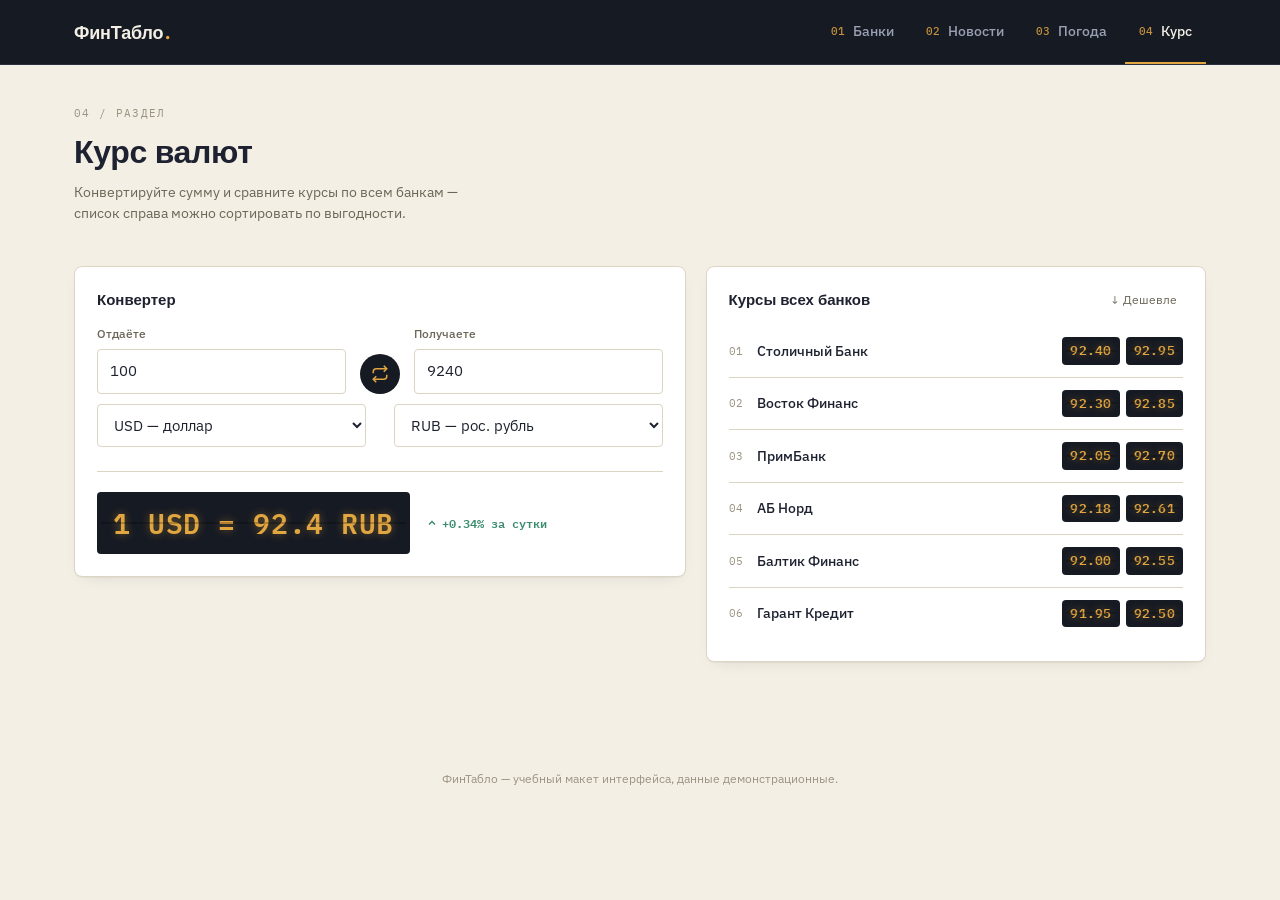
==== src/main/resources/static/kurs.html @ 16f74ddd "Нейрослоп визуал под доработку" ====
<!DOCTYPE html>
<html lang="ru">
<head>
<meta charset="UTF-8">
<meta name="viewport" content="width=device-width, initial-scale=1.0">
<title>Курс — ФинТабло</title>
<link rel="stylesheet" href="styles.css">
</head>
<body>

<header class="board">
  <div class="board-inner">
    <a href="index.html" class="brand">ФинТабло<span class="brand-dot">.</span></a>
    <button class="tabs-toggle" aria-label="Меню" aria-expanded="false">
      <svg width="18" height="18" viewBox="0 0 24 24" fill="none" stroke="currentColor" stroke-width="2"><line x1="3" y1="6" x2="21" y2="6"/><line x1="3" y1="12" x2="21" y2="12"/><line x1="3" y1="18" x2="21" y2="18"/></svg>
    </button>
    <nav class="tabs">
      <a href="index.html" class="tab"><span class="tab-index">01</span>Банки</a>
      <a href="novosti.html" class="tab"><span class="tab-index">02</span>Новости</a>
      <a href="pogoda.html" class="tab"><span class="tab-index">03</span>Погода</a>
      <a href="kurs.html" class="tab is-active"><span class="tab-index">04</span>Курс</a>
    </nav>
  </div>
</header>

<main class="page">
  <div class="page-head">
    <div>
      <div class="h-eyebrow">04 / Раздел</div>
      <h1 class="page-title">Курс валют</h1>
      <p class="page-sub">Конвертируйте сумму и сравните курсы по всем банкам — список справа можно сортировать по выгодности.</p>
    </div>
  </div>

  <div class="kurs-grid">

    <section class="card card-pad">
      <div class="panel-head">
        <span class="panel-title">Конвертер</span>
      </div>

      <div class="converter-row">
        <div class="field">
          <label for="amount-from">Отдаёте</label>
          <input id="amount-from" type="number" value="100" data-amount-from inputmode="decimal">
        </div>
        <button class="swap-btn" data-swap aria-label="Поменять валюты местами" title="Поменять местами">
          <svg width="18" height="18" viewBox="0 0 24 24" fill="none" stroke="currentColor" stroke-width="2"><polyline points="17 1 21 5 17 9"/><path d="M3 11V9a4 4 0 0 1 4-4h14"/><polyline points="7 23 3 19 7 15"/><path d="M21 13v2a4 4 0 0 1-4 4H3"/></svg>
        </button>
        <div class="field">
          <label for="amount-to">Получаете</label>
          <input id="amount-to" type="number" data-amount-to inputmode="decimal">
        </div>
      </div>

      <div class="converter-row" style="margin-top:10px;">
        <div class="field">
          <select data-currency-from aria-label="Валюта отдаёте">
            <option value="USD" selected>USD — доллар</option>
            <option value="EUR">EUR — евро</option>
            <option value="CNY">CNY — юань</option>
            <option value="BYN">BYN — белор. рубль</option>
            <option value="RUB">RUB — рос. рубль</option>
          </select>
        </div>
        <div></div>
        <div class="field">
          <select data-currency-to aria-label="Валюта получаете">
            <option value="RUB" selected>RUB — рос. рубль</option>
            <option value="USD">USD — доллар</option>
            <option value="EUR">EUR — евро</option>
            <option value="CNY">CNY — юань</option>
            <option value="BYN">BYN — белор. рубль</option>
          </select>
        </div>
      </div>

      <div class="current-rate">
        <span class="flap flap-lg" data-rate-out>1 USD = 92.40 RUB</span>
        <span class="delta up">
          <svg width="12" height="12" viewBox="0 0 24 24" fill="none" stroke="currentColor" stroke-width="3"><polyline points="18 15 12 9 6 15"/></svg>
          +0.34% за сутки
        </span>
      </div>
    </section>

    <aside class="card card-pad">
      <div class="panel-head">
        <span class="panel-title">Курсы всех банков</span>
        <button class="sort-btn" data-sort-rates>
          <span>↓ Дешевле</span>
        </button>
      </div>
      <ul class="kurs-list" data-rates-list>
        <li data-sell="92.95"><span class="rank">01</span><span class="name">Столичный Банк</span><span class="pair"><span class="flap flap-sm">92.40</span><span class="flap flap-sm">92.95</span></span></li>
        <li data-sell="92.85"><span class="rank">02</span><span class="name">Восток Финанс</span><span class="pair"><span class="flap flap-sm">92.30</span><span class="flap flap-sm">92.85</span></span></li>
        <li data-sell="92.70"><span class="rank">03</span><span class="name">ПримБанк</span><span class="pair"><span class="flap flap-sm">92.05</span><span class="flap flap-sm">92.70</span></span></li>
        <li data-sell="92.61"><span class="rank">04</span><span class="name">АБ Норд</span><span class="pair"><span class="flap flap-sm">92.18</span><span class="flap flap-sm">92.61</span></span></li>
        <li data-sell="92.55"><span class="rank">05</span><span class="name">Балтик Финанс</span><span class="pair"><span class="flap flap-sm">92.00</span><span class="flap flap-sm">92.55</span></span></li>
        <li data-sell="92.50"><span class="rank">06</span><span class="name">Гарант Кредит</span><span class="pair"><span class="flap flap-sm">91.95</span><span class="flap flap-sm">92.50</span></span></li>
      </ul>
    </aside>

  </div>
</main>

<footer class="board-footer">ФинТабло — учебный макет интерфейса, данные демонстрационные.</footer>

<script src="script.js"></script>
</body>
</html>
---- src/main/resources/static/styles.css ----
/* ==========================================================================
   ФинТабло — design tokens
   Concept: a city's currency-exchange information board, digitised.
   ========================================================================== */

@import url('https://fonts.googleapis.com/css2?family=Space+Grotesk:wght@500;600;700&family=IBM+Plex+Sans:wght@400;500;600&family=IBM+Plex+Mono:wght@500;600&display=swap');

:root{
  /* color */
  --ink:        #161A23;   /* board / nav surface */
  --ink-line:   #2B3142;   /* hairline on dark surfaces */
  --paper:      #F3EFE4;   /* page background */
  --surface:    #FFFFFF;   /* card background */
  --line:       #DCD5C3;   /* hairline on paper */
  --amber:      #E2A640;   /* primary accent — the board glow */
  --amber-dim:  #B98330;
  --green:      #3C8D6F;   /* покупка / positive */
  --coral:      #C8553D;   /* продажа / negative */
  --text:       #1E2230;
  --text-soft:  #6B6657;
  --text-faint: #9B9382;
  --on-dark:    #F3EFE4;
  --on-dark-soft: #9AA0B4;

  /* type */
  --f-display: 'Space Grotesk', sans-serif;
  --f-body:    'IBM Plex Sans', sans-serif;
  --f-mono:    'IBM Plex Mono', monospace;

  /* misc */
  --radius-s: 4px;
  --radius-m: 8px;
  --shadow-card: 0 1px 0 rgba(30,34,48,0.04), 0 6px 16px -10px rgba(30,34,48,0.18);
}

*, *::before, *::after{ box-sizing: border-box; }
html{ -webkit-text-size-adjust: 100%; }

body{
  margin: 0;
  background: var(--paper);
  color: var(--text);
  font-family: var(--f-body);
  font-size: 15px;
  line-height: 1.5;
  -webkit-font-smoothing: antialiased;
}

@media (prefers-reduced-motion: reduce){
  *{ animation-duration: 0.001ms !important; transition-duration: 0.001ms !important; }
}

a{ color: inherit; }
button{ font: inherit; }
input, select{ font: inherit; }

:focus-visible{
  outline: 2px solid var(--amber);
  outline-offset: 2px;
}

.h-eyebrow{
  font-family: var(--f-mono);
  font-size: 11px;
  letter-spacing: 0.12em;
  text-transform: uppercase;
  color: var(--text-faint);
}

/* ---------------------------------------------------------------------
   Top board / navigation
   --------------------------------------------------------------------- */

.board{
  background: var(--ink);
  color: var(--on-dark);
  border-bottom: 1px solid var(--ink-line);
}

.board-inner{
  max-width: 1180px;
  margin: 0 auto;
  padding: 0 24px;
  display: flex;
  align-items: center;
  gap: 28px;
  height: 64px;
}

.brand{
  display: flex;
  align-items: baseline;
  gap: 2px;
  font-family: var(--f-display);
  font-weight: 700;
  font-size: 18px;
  letter-spacing: -0.01em;
  text-decoration: none;
  white-space: nowrap;
}
.brand-dot{ color: var(--amber); }

.tabs{
  display: flex;
  gap: 4px;
  margin-left: auto;
  height: 100%;
}

.tab{
  display: flex;
  align-items: center;
  gap: 8px;
  height: 100%;
  padding: 0 14px;
  text-decoration: none;
  color: var(--on-dark-soft);
  font-family: var(--f-body);
  font-weight: 500;
  font-size: 14px;
  border-bottom: 2px solid transparent;
  transition: color .15s ease, border-color .15s ease;
}
.tab:hover{ color: var(--on-dark); }
.tab.is-active{
  color: var(--on-dark);
  border-bottom-color: var(--amber);
}
.tab-index{
  font-family: var(--f-mono);
  font-size: 11px;
  color: var(--amber);
  opacity: .85;
}

.tabs-toggle{
  display: none;
  margin-left: auto;
  background: none;
  border: 1px solid var(--ink-line);
  border-radius: var(--radius-s);
  color: var(--on-dark);
  width: 36px; height: 36px;
  align-items: center; justify-content: center;
}

@media (max-width: 720px){
  .board-inner{ height: 56px; }
  .tabs{
    display: none;
    position: absolute;
    top: 56px; left: 0; right: 0;
    background: var(--ink);
    flex-direction: column;
    border-bottom: 1px solid var(--ink-line);
    padding: 4px 0;
  }
  .tabs.is-open{ display: flex; }
  .tab{ height: 44px; padding: 0 24px; border-bottom: none; border-left: 2px solid transparent; }
  .tab.is-active{ border-left-color: var(--amber); border-bottom-color: transparent; background: rgba(226,166,64,0.06); }
  .tabs-toggle{ display: flex; }
}

/* ---------------------------------------------------------------------
   Page shell
   --------------------------------------------------------------------- */

.page{
  max-width: 1180px;
  margin: 0 auto;
  padding: 40px 24px 80px;
  position: relative;
}

.page-head{
  display: flex;
  align-items: flex-end;
  justify-content: space-between;
  gap: 24px;
  margin-bottom: 28px;
  flex-wrap: wrap;
}

.page-title{
  font-family: var(--f-display);
  font-weight: 700;
  font-size: 32px;
  letter-spacing: -0.01em;
  margin: 6px 0 0;
}

.page-sub{
  color: var(--text-soft);
  font-size: 14px;
  margin-top: 6px;
  max-width: 50ch;
}

/* ---------------------------------------------------------------------
   Cards / panels
   --------------------------------------------------------------------- */

.card{
  background: var(--surface);
  border: 1px solid var(--line);
  border-radius: var(--radius-m);
  box-shadow: var(--shadow-card);
}

.card-pad{ padding: 22px; }

/* ---------------------------------------------------------------------
   Buttons / inputs
   --------------------------------------------------------------------- */

.btn{
  display: inline-flex;
  align-items: center;
  gap: 8px;
  border: 1px solid var(--line);
  background: var(--surface);
  color: var(--text);
  font-weight: 500;
  font-size: 14px;
  padding: 10px 16px;
  border-radius: var(--radius-s);
  cursor: pointer;
  transition: border-color .15s ease, background .15s ease;
}
.btn:hover{ border-color: var(--text-faint); }

.btn-primary{
  background: var(--ink);
  border-color: var(--ink);
  color: var(--on-dark);
}
.btn-primary:hover{ background: #1F2433; }

.btn-icon{
  width: 40px; height: 40px;
  padding: 0;
  justify-content: center;
  border-radius: 50%;
}

.field{
  display: flex;
  flex-direction: column;
  gap: 6px;
}
.field label{
  font-size: 12px;
  color: var(--text-soft);
  font-weight: 500;
}
.field input, .field select{
  border: 1px solid var(--line);
  border-radius: var(--radius-s);
  padding: 10px 12px;
  background: var(--surface);
  color: var(--text);
}
.field input:focus, .field select:focus{ outline: none; border-color: var(--amber); box-shadow: 0 0 0 3px rgba(226,166,64,0.18); }

.search{
  position: relative;
  flex: 1;
  min-width: 220px;
}
.search input{
  width: 100%;
  border: 1px solid var(--line);
  border-radius: var(--radius-s);
  padding: 10px 12px 10px 38px;
  background: var(--surface);
}
.search input:focus{ outline: none; border-color: var(--amber); box-shadow: 0 0 0 3px rgba(226,166,64,0.18); }
.search svg{
  position: absolute; left: 12px; top: 50%; transform: translateY(-50%);
  color: var(--text-faint);
}

.chip{
  border: 1px solid var(--line);
  background: var(--surface);
  border-radius: 999px;
  padding: 7px 14px;
  font-size: 13px;
  color: var(--text-soft);
  cursor: pointer;
  white-space: nowrap;
}
.chip.is-active{
  background: var(--ink);
  border-color: var(--ink);
  color: var(--on-dark);
}

/* ---------------------------------------------------------------------
   Signature element — the split-flap rate digit
   ========================================================================
   Mimics a mechanical exchange board: dark slot, amber mono digits,
   a hairline "seam" across the middle where the flap splits.
   --------------------------------------------------------------------- */

.flap{
  display: inline-flex;
  align-items: baseline;
  gap: 1px;
  background: var(--ink);
  color: var(--amber);
  font-family: var(--f-mono);
  font-weight: 600;
  padding: 5px 9px;
  border-radius: var(--radius-s);
  position: relative;
  letter-spacing: 0.02em;
  text-shadow: 0 0 8px rgba(226,166,64,0.45);
}
.flap::after{
  content: "";
  position: absolute;
  left: 4px; right: 4px; top: 50%;
  height: 1px;
  background: rgba(0,0,0,0.45);
  transform: translateY(-0.5px);
}
.flap-unit{
  font-size: 10px;
  color: var(--on-dark-soft);
  text-shadow: none;
  margin-left: 2px;
  font-weight: 500;
}
.flap.flap-lg{ font-size: 28px; padding: 10px 16px; }
.flap.flap-sm{ font-size: 13px; padding: 4px 8px; }

.delta{
  display: inline-flex;
  align-items: center;
  gap: 4px;
  font-family: var(--f-mono);
  font-size: 12px;
  font-weight: 600;
}
.delta.up{ color: var(--green); }
.delta.down{ color: var(--coral); }

/* ---------------------------------------------------------------------
   Банки — table
   --------------------------------------------------------------------- */

.toolbar{
  display: flex;
  gap: 12px;
  align-items: center;
  flex-wrap: wrap;
  margin-bottom: 18px;
}

.table-wrap{
  overflow-x: auto;
}

table.rates{
  width: 100%;
  border-collapse: collapse;
  min-width: 720px;
}
table.rates th{
  text-align: left;
  font-family: var(--f-mono);
  font-size: 11px;
  letter-spacing: 0.06em;
  text-transform: uppercase;
  color: var(--text-soft);
  font-weight: 500;
  padding: 0 18px 12px;
  border-bottom: 1px solid var(--line);
  position: sticky; top: 0;
}
table.rates td{
  padding: 14px 18px;
  border-bottom: 1px solid var(--line);
  vertical-align: middle;
}
table.rates tbody tr:last-child td{ border-bottom: none; }
table.rates tbody tr:hover{ background: rgba(226,166,64,0.06); }

.bank-name{ display: flex; align-items: center; gap: 10px; font-weight: 600; }
.bank-mark{
  width: 30px; height: 30px;
  border-radius: 50%;
  background: var(--paper);
  border: 1px solid var(--line);
  display: flex; align-items: center; justify-content: center;
  font-family: var(--f-display);
  font-weight: 700;
  font-size: 12px;
  color: var(--text-soft);
  flex-shrink: 0;
}
.bank-meta{ font-size: 12px; color: var(--text-faint); font-weight: 400; }

.cell-pair{ display: flex; gap: 8px; align-items: center; }

.updated-at{ font-family: var(--f-mono); font-size: 12px; color: var(--text-faint); }

.empty-state{
  text-align: center;
  padding: 56px 20px;
  color: var(--text-soft);
}
.empty-state svg{ margin-bottom: 12px; color: var(--text-faint); }

/* ---------------------------------------------------------------------
   Курс — converter
   --------------------------------------------------------------------- */

.kurs-grid{
  display: grid;
  grid-template-columns: 1.1fr 0.9fr;
  gap: 20px;
  align-items: start;
}
@media (max-width: 860px){ .kurs-grid{ grid-template-columns: 1fr; } }

.converter-row{
  display: grid;
  grid-template-columns: 1fr auto 1fr;
  gap: 14px;
  align-items: end;
}
@media (max-width: 520px){ .converter-row{ grid-template-columns: 1fr; } .swap-btn{ justify-self: center; } }

.swap-btn{
  width: 40px; height: 40px;
  border-radius: 50%;
  background: var(--ink);
  color: var(--amber);
  border: none;
  display: flex; align-items: center; justify-content: center;
  cursor: pointer;
  transition: transform .2s ease;
}
.swap-btn:hover{ transform: rotate(180deg); }

.current-rate{
  margin-top: 24px;
  padding-top: 20px;
  border-top: 1px solid var(--line);
  display: flex;
  align-items: center;
  gap: 16px;
  flex-wrap: wrap;
}

.kurs-list{
  list-style: none;
  margin: 0; padding: 0;
}
.kurs-list li{
  display: flex;
  align-items: center;
  justify-content: space-between;
  gap: 12px;
  padding: 12px 0;
  border-bottom: 1px solid var(--line);
}
.kurs-list li:last-child{ border-bottom: none; }
.kurs-list .rank{
  font-family: var(--f-mono);
  font-size: 11px;
  color: var(--text-faint);
  width: 16px;
}
.kurs-list .name{ flex: 1; font-weight: 500; font-size: 13.5px; }
.kurs-list .pair{ display: flex; gap: 6px; }

.panel-head{
  display: flex;
  align-items: center;
  justify-content: space-between;
  margin-bottom: 14px;
}
.panel-title{ font-family: var(--f-display); font-weight: 600; font-size: 15px; }
.sort-btn{
  background: none; border: none; color: var(--text-soft);
  font-size: 12px; display: flex; align-items: center; gap: 4px; cursor: pointer;
}
.sort-btn:hover{ color: var(--text); }

/* ---------------------------------------------------------------------
   Новости
   --------------------------------------------------------------------- */

.news-list{
  display: flex;
  flex-direction: column;
  gap: 1px;
  background: var(--line);
  border: 1px solid var(--line);
  border-radius: var(--radius-m);
  overflow: hidden;
}
.news-item{
  background: var(--surface);
  padding: 20px 22px;
  display: grid;
  grid-template-columns: 110px 1fr;
  gap: 18px;
  text-decoration: none;
  color: inherit;
  transition: background .15s ease;
}
.news-item:hover{ background: #FBF9F3; }
@media (max-width: 600px){ .news-item{ grid-template-columns: 1fr; gap: 6px; } }

.news-date{ font-family: var(--f-mono); font-size: 12px; color: var(--text-faint); padding-top: 2px; }
.news-tag{
  display: inline-block;
  font-family: var(--f-mono);
  font-size: 10px;
  letter-spacing: 0.05em;
  text-transform: uppercase;
  color: var(--amber-dim);
  background: rgba(226,166,64,0.12);
  padding: 2px 7px;
  border-radius: 3px;
  margin-bottom: 8px;
}
.news-title{ font-weight: 600; font-size: 16px; margin: 0 0 6px; }
.news-snippet{ color: var(--text-soft); font-size: 13.5px; margin: 0; }

/* ---------------------------------------------------------------------
   Погода
   --------------------------------------------------------------------- */

.weather-hero{
  display: grid;
  grid-template-columns: auto 1fr auto;
  align-items: center;
  gap: 28px;
  padding: 32px;
}
@media (max-width: 640px){ .weather-hero{ grid-template-columns: 1fr; text-align: center; } }

.weather-temp{
  font-family: var(--f-display);
  font-weight: 700;
  font-size: 64px;
  line-height: 1;
  letter-spacing: -0.02em;
}
.weather-temp sup{ font-size: 28px; font-weight: 600; color: var(--text-soft); }

.weather-city{ font-family: var(--f-display); font-weight: 600; font-size: 20px; }
.weather-cond{ color: var(--text-soft); font-size: 14px; margin-top: 4px; }
.weather-extra{
  display: flex; flex-direction: column; gap: 8px;
  font-family: var(--f-mono); font-size: 12.5px; color: var(--text-soft);
}
.weather-extra span b{ color: var(--text); font-weight: 600; }

.forecast-strip{
  display: grid;
  grid-template-columns: repeat(6, 1fr);
  border-top: 1px solid var(--line);
}
.forecast-cell{
  padding: 18px 10px;
  text-align: center;
  border-left: 1px solid var(--line);
}
.forecast-cell:first-child{ border-left: none; }
.forecast-time{ font-family: var(--f-mono); font-size: 11px; color: var(--text-faint); }
.forecast-icon{ margin: 8px 0; }
.forecast-temp{ font-weight: 600; font-size: 14px; }

@media (max-width: 640px){
  .forecast-strip{ grid-template-columns: repeat(3, 1fr); }
  .forecast-cell:nth-child(3n+1){ border-left: none; }
}

.demo-note{
  display: flex; align-items: center; gap: 8px;
  font-size: 12px; color: var(--text-faint);
  margin-top: 14px;
}

footer.board-footer{
  text-align: center;
  padding: 28px 24px 40px;
  color: var(--text-faint);
  font-size: 12px;
}
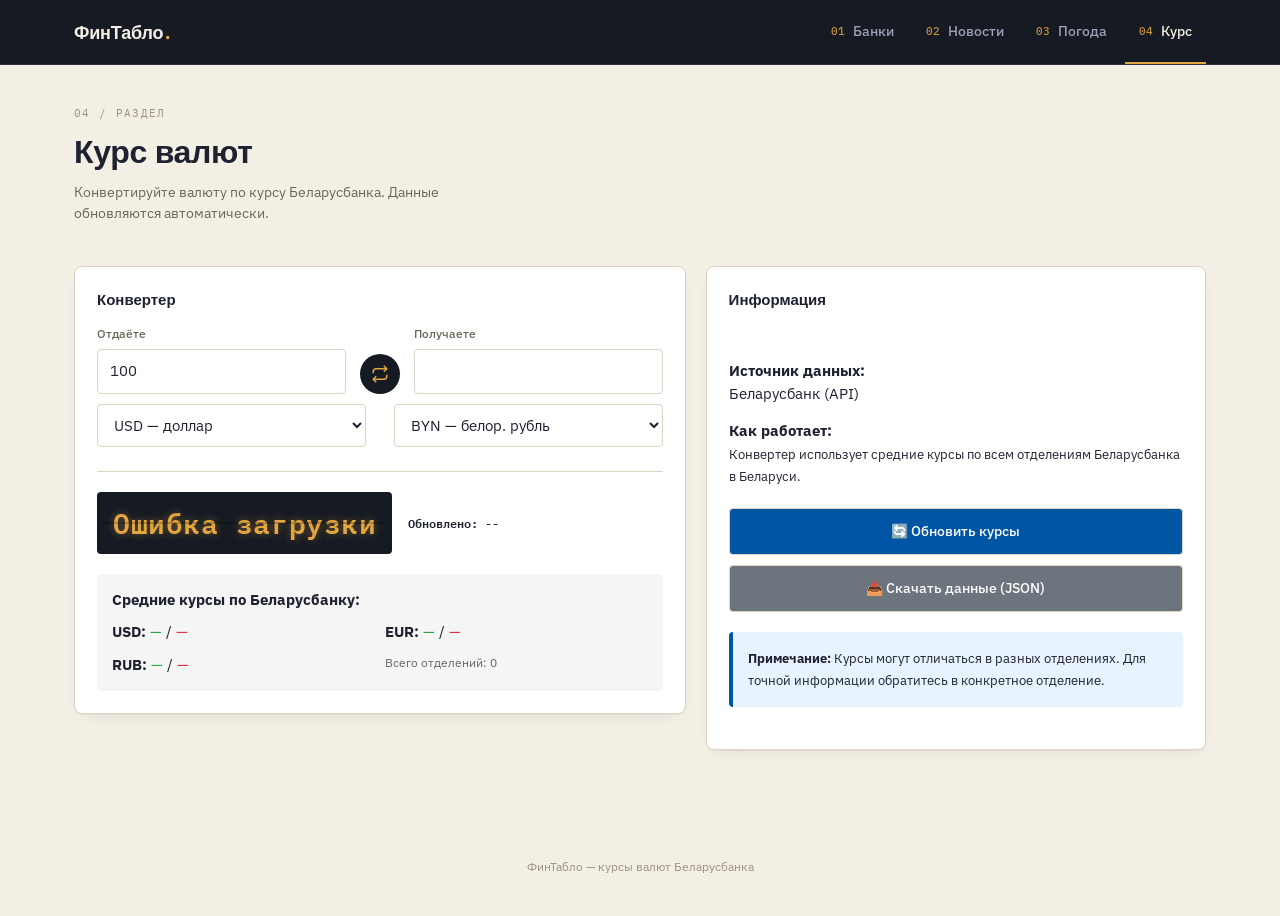
==== commit 959e145a: "модуль курса перемещен в основной проект" ====
--- a/src/main/resources/static/kurs.html
+++ b/src/main/resources/static/kurs.html
@@ -28,7 +28,7 @@
     <div>
       <div class="h-eyebrow">04 / Раздел</div>
       <h1 class="page-title">Курс валют</h1>
-      <p class="page-sub">Конвертируйте сумму и сравните курсы по всем банкам — список справа можно сортировать по выгодности.</p>
+      <p class="page-sub">Конвертируйте валюту по курсу Беларусбанка. Данные обновляются автоматически.</p>
     </div>
   </div>
 
@@ -49,7 +49,7 @@
         </button>
         <div class="field">
           <label for="amount-to">Получаете</label>
-          <input id="amount-to" type="number" data-amount-to inputmode="decimal">
+          <input id="amount-to" type="number" data-amount-to inputmode="decimal" readonly>
         </div>
       </div>
 
@@ -58,54 +58,241 @@
           <select data-currency-from aria-label="Валюта отдаёте">
             <option value="USD" selected>USD — доллар</option>
             <option value="EUR">EUR — евро</option>
-            <option value="CNY">CNY — юань</option>
+            <option value="RUB">RUB — рос. рубль</option>
             <option value="BYN">BYN — белор. рубль</option>
+          </select>
+        </div>
+        <div></div>
+        <div class="field">
+          <select data-currency-to aria-label="Валюта получаете">
+            <option value="BYN" selected>BYN — белор. рубль</option>
+            <option value="USD">USD — доллар</option>
+            <option value="EUR">EUR — евро</option>
             <option value="RUB">RUB — рос. рубль</option>
           </select>
         </div>
-        <div></div>
-        <div class="field">
-          <select data-currency-to aria-label="Валюта получаете">
-            <option value="RUB" selected>RUB — рос. рубль</option>
-            <option value="USD">USD — доллар</option>
-            <option value="EUR">EUR — евро</option>
-            <option value="CNY">CNY — юань</option>
-            <option value="BYN">BYN — белор. рубль</option>
-          </select>
-        </div>
       </div>
 
       <div class="current-rate">
-        <span class="flap flap-lg" data-rate-out>1 USD = 92.40 RUB</span>
-        <span class="delta up">
-          <svg width="12" height="12" viewBox="0 0 24 24" fill="none" stroke="currentColor" stroke-width="3"><polyline points="18 15 12 9 6 15"/></svg>
-          +0.34% за сутки
-        </span>
+        <span class="flap flap-lg" data-rate-out>Загрузка...</span>
+        <span class="delta" id="update-time">Обновлено: --</span>
+      </div>
+
+      <div style="margin-top: 20px; padding: 15px; background: #f5f5f5; border-radius: 4px;">
+        <strong>Средние курсы по Беларусбанку:</strong>
+        <div style="margin-top: 10px; display: grid; grid-template-columns: 1fr 1fr; gap: 10px;">
+          <div>
+            <strong>USD:</strong> 
+            <span style="color: #28a745;" id="usd-buy">—</span> / 
+            <span style="color: #dc3545;" id="usd-sell">—</span>
+          </div>
+          <div>
+            <strong>EUR:</strong> 
+            <span style="color: #28a745;" id="eur-buy">—</span> / 
+            <span style="color: #dc3545;" id="eur-sell">—</span>
+          </div>
+          <div>
+            <strong>RUB:</strong> 
+            <span style="color: #28a745;" id="rub-buy">—</span> / 
+            <span style="color: #dc3545;" id="rub-sell">—</span>
+          </div>
+          <div style="font-size: 12px; color: #666;">
+            Всего отделений: <span id="total-branches">0</span>
+          </div>
+        </div>
       </div>
     </section>
 
     <aside class="card card-pad">
       <div class="panel-head">
-        <span class="panel-title">Курсы всех банков</span>
-        <button class="sort-btn" data-sort-rates>
-          <span>↓ Дешевле</span>
-        </button>
-      </div>
-      <ul class="kurs-list" data-rates-list>
-        <li data-sell="92.95"><span class="rank">01</span><span class="name">Столичный Банк</span><span class="pair"><span class="flap flap-sm">92.40</span><span class="flap flap-sm">92.95</span></span></li>
-        <li data-sell="92.85"><span class="rank">02</span><span class="name">Восток Финанс</span><span class="pair"><span class="flap flap-sm">92.30</span><span class="flap flap-sm">92.85</span></span></li>
-        <li data-sell="92.70"><span class="rank">03</span><span class="name">ПримБанк</span><span class="pair"><span class="flap flap-sm">92.05</span><span class="flap flap-sm">92.70</span></span></li>
-        <li data-sell="92.61"><span class="rank">04</span><span class="name">АБ Норд</span><span class="pair"><span class="flap flap-sm">92.18</span><span class="flap flap-sm">92.61</span></span></li>
-        <li data-sell="92.55"><span class="rank">05</span><span class="name">Балтик Финанс</span><span class="pair"><span class="flap flap-sm">92.00</span><span class="flap flap-sm">92.55</span></span></li>
-        <li data-sell="92.50"><span class="rank">06</span><span class="name">Гарант Кредит</span><span class="pair"><span class="flap flap-sm">91.95</span><span class="flap flap-sm">92.50</span></span></li>
-      </ul>
+        <span class="panel-title">Информация</span>
+      </div>
+      
+      <div style="padding: 20px 0;">
+        <p style="margin-bottom: 15px;">
+          <strong>Источник данных:</strong><br>
+          Беларусбанк (API)
+        </p>
+        
+        <p style="margin-bottom: 15px;">
+          <strong>Как работает:</strong><br>
+          <small>Конвертер использует средние курсы по всем отделениям Беларусбанка в Беларуси.</small>
+        </p>
+
+        <div style="margin-top: 20px;">
+          <a href="/kurs/fetch" class="btn" style="display: block; text-align: center; padding: 12px; background: #0055a5; color: white; text-decoration: none; border-radius: 4px; margin-bottom: 10px;" onclick="refreshRates()">
+            🔄 Обновить курсы
+          </a>
+          <a href="/kurs/api" class="btn" style="display: block; text-align: center; padding: 12px; background: #6c757d; color: white; text-decoration: none; border-radius: 4px;">
+            📥 Скачать данные (JSON)
+          </a>
+        </div>
+
+        <div style="margin-top: 20px; padding: 15px; background: #e7f3ff; border-left: 4px solid #0055a5; border-radius: 4px;">
+          <small>
+            <strong>Примечание:</strong> Курсы могут отличаться в разных отделениях. Для точной информации обратитесь в конкретное отделение.
+          </small>
+        </div>
+      </div>
     </aside>
 
   </div>
 </main>
 
-<footer class="board-footer">ФинТабло — учебный макет интерфейса, данные демонстрационные.</footer>
+<footer class="board-footer">ФинТабло — курсы валют Беларусбанка</footer>
 
 <script src="script.js"></script>
+<script>
+// Глобальные переменные для курсов
+let rates = {
+  USD: { buy: 0, sell: 0 },
+  EUR: { buy: 0, sell: 0 },
+  RUB: { buy: 0, sell: 0 },
+  BYN: { buy: 1, sell: 1 }
+};
+
+// Загрузка данных при загрузке страницы
+document.addEventListener('DOMContentLoaded', function() {
+  loadRates();
+  setupConverter();
+});
+
+// Загрузка курсов с API
+async function loadRates() {
+  try {
+    const response = await fetch('/kurs/api');
+    const data = await response.json();
+    
+    if (data && data.length > 0) {
+      calculateAverageRates(data);
+      updateUI();
+    } else {
+      document.querySelector('[data-rate-out]').textContent = 'Нет данных';
+    }
+  } catch (error) {
+    console.error('Ошибка загрузки курсов:', error);
+    document.querySelector('[data-rate-out]').textContent = 'Ошибка загрузки';
+  }
+}
+
+// Вычисление средних курсов
+function calculateAverageRates(data) {
+  let usdBuySum = 0, usdSellSum = 0;
+  let eurBuySum = 0, eurSellSum = 0;
+  let rubBuySum = 0, rubSellSum = 0;
+  let count = 0;
+  let lastTime = null;
+
+  data.forEach(item => {
+    if (item.usdIn) { usdBuySum += item.usdIn; count++; }
+    if (item.usdOut) usdSellSum += item.usdOut;
+    if (item.eurIn) eurBuySum += item.eurIn;
+    if (item.eurOut) eurSellSum += item.eurOut;
+    if (item.rubIn) rubBuySum += item.rubIn;
+    if (item.rubOut) rubSellSum += item.rubOut;
+    if (item.time && (!lastTime || item.time > lastTime)) lastTime = item.time;
+  });
+
+  rates.USD.buy = count > 0 ? (usdBuySum / count).toFixed(4) : 0;
+  rates.USD.sell = count > 0 ? (usdSellSum / count).toFixed(4) : 0;
+  rates.EUR.buy = count > 0 ? (eurBuySum / count).toFixed(4) : 0;
+  rates.EUR.sell = count > 0 ? (eurSellSum / count).toFixed(4) : 0;
+  rates.RUB.buy = count > 0 ? (rubBuySum / count).toFixed(4) : 0;
+  rates.RUB.sell = count > 0 ? (rubSellSum / count).toFixed(4) : 0;
+
+  // Обновление времени
+  if (lastTime) {
+    const date = new Date(lastTime);
+    const timeStr = date.toLocaleString('ru-RU', { 
+      day: '2-digit', 
+      month: '2-digit', 
+      year: 'numeric',
+      hour: '2-digit',
+      minute: '2-digit'
+    });
+    document.getElementById('update-time').textContent = 'Обновлено: ' + timeStr;
+  }
+
+  document.getElementById('total-branches').textContent = data.length;
+}
+
+// Обновление интерфейса
+function updateUI() {
+  document.getElementById('usd-buy').textContent = rates.USD.buy;
+  document.getElementById('usd-sell').textContent = rates.USD.sell;
+  document.getElementById('eur-buy').textContent = rates.EUR.buy;
+  document.getElementById('eur-sell').textContent = rates.EUR.sell;
+  document.getElementById('rub-buy').textContent = rates.RUB.buy;
+  document.getElementById('rub-sell').textContent = rates.RUB.sell;
+
+  convert();
+}
+
+// Настройка конвертера
+function setupConverter() {
+  const amountFrom = document.querySelector('[data-amount-from]');
+  const amountTo = document.querySelector('[data-amount-to]');
+  const currencyFrom = document.querySelector('[data-currency-from]');
+  const currencyTo = document.querySelector('[data-currency-to]');
+  const swapBtn = document.querySelector('[data-swap]');
+
+  amountFrom.addEventListener('input', convert);
+  currencyFrom.addEventListener('change', convert);
+  currencyTo.addEventListener('change', convert);
+
+  swapBtn.addEventListener('click', function() {
+    const temp = currencyFrom.value;
+    currencyFrom.value = currencyTo.value;
+    currencyTo.value = temp;
+    convert();
+  });
+}
+
+// Конвертация валют
+function convert() {
+  const amountFrom = document.querySelector('[data-amount-from]');
+  const amountTo = document.querySelector('[data-amount-to]');
+  const currencyFrom = document.querySelector('[data-currency-from]');
+  const currencyTo = document.querySelector('[data-currency-to]');
+  const rateOut = document.querySelector('[data-rate-out]');
+
+  const amount = parseFloat(amountFrom.value) || 0;
+  const from = currencyFrom.value;
+  const to = currencyTo.value;
+
+  // Конвертируем в BYN
+  let inBYN;
+  if (from === 'BYN') {
+    inBYN = amount;
+  } else {
+    inBYN = amount * rates[from].buy;
+  }
+
+  // Конвертируем из BYN в целевую валюту
+  let result;
+  if (to === 'BYN') {
+    result = inBYN;
+  } else {
+    result = inBYN / rates[to].sell;
+  }
+
+  amountTo.value = result.toFixed(2);
+  rateOut.textContent = `1 ${from} = ${(rates[from].buy / rates[to].sell).toFixed(4)} ${to}`;
+}
+
+// Обновление курсов по кнопке
+function refreshRates() {
+  fetch('/kurs/fetch')
+    .then(response => response.text())
+    .then(message => {
+      alert(message);
+      loadRates();
+    })
+    .catch(error => {
+      alert('Ошибка обновления: ' + error);
+    });
+  return false;
+}
+</script>
 </body>
-</html>
+</html>
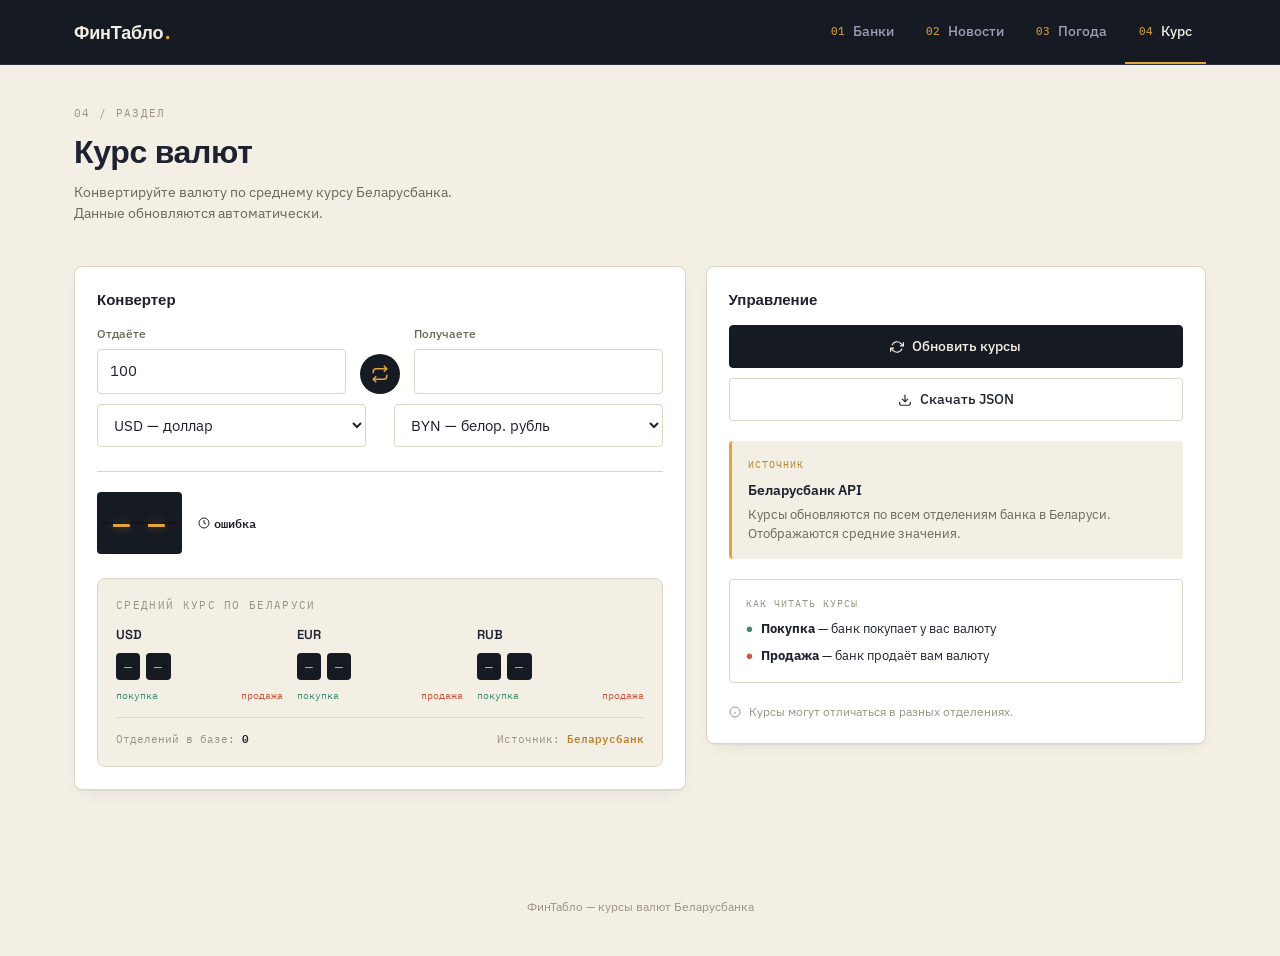
==== commit b964a66a: "видоизменена страница курсов валют" ====
--- a/src/main/resources/static/kurs.html
+++ b/src/main/resources/static/kurs.html
@@ -28,12 +28,13 @@
     <div>
       <div class="h-eyebrow">04 / Раздел</div>
       <h1 class="page-title">Курс валют</h1>
-      <p class="page-sub">Конвертируйте валюту по курсу Беларусбанка. Данные обновляются автоматически.</p>
+      <p class="page-sub">Конвертируйте валюту по среднему курсу Беларусбанка. Данные обновляются автоматически.</p>
     </div>
   </div>
 
   <div class="kurs-grid">
 
+    <!-- ЛЕВАЯ КОЛОНКА: Конвертер -->
     <section class="card card-pad">
       <div class="panel-head">
         <span class="panel-title">Конвертер</span>
@@ -74,65 +75,110 @@
       </div>
 
       <div class="current-rate">
-        <span class="flap flap-lg" data-rate-out>Загрузка...</span>
-        <span class="delta" id="update-time">Обновлено: --</span>
-      </div>
-
-      <div style="margin-top: 20px; padding: 15px; background: #f5f5f5; border-radius: 4px;">
-        <strong>Средние курсы по Беларусбанку:</strong>
-        <div style="margin-top: 10px; display: grid; grid-template-columns: 1fr 1fr; gap: 10px;">
-          <div>
-            <strong>USD:</strong> 
-            <span style="color: #28a745;" id="usd-buy">—</span> / 
-            <span style="color: #dc3545;" id="usd-sell">—</span>
-          </div>
-          <div>
-            <strong>EUR:</strong> 
-            <span style="color: #28a745;" id="eur-buy">—</span> / 
-            <span style="color: #dc3545;" id="eur-sell">—</span>
-          </div>
-          <div>
-            <strong>RUB:</strong> 
-            <span style="color: #28a745;" id="rub-buy">—</span> / 
-            <span style="color: #dc3545;" id="rub-sell">—</span>
-          </div>
-          <div style="font-size: 12px; color: #666;">
-            Всего отделений: <span id="total-branches">0</span>
-          </div>
+        <span class="flap flap-lg" data-rate-out>— —</span>
+        <span class="delta" id="update-time">
+          <svg width="12" height="12" viewBox="0 0 24 24" fill="none" stroke="currentColor" stroke-width="2"><circle cx="12" cy="12" r="10"/><polyline points="12 6 12 12 16 14"/></svg>
+          <span id="update-text">загрузка...</span>
+        </span>
+      </div>
+
+      <!-- Средние курсы в стиле "табло" -->
+      <div style="margin-top: 24px; padding: 18px; background: var(--paper); border: 1px solid var(--line); border-radius: var(--radius-m);">
+        <div style="font-family: var(--f-mono); font-size: 11px; letter-spacing: 0.12em; text-transform: uppercase; color: var(--text-faint); margin-bottom: 12px;">
+          Средний курс по Беларуси
+        </div>
+        <div style="display: grid; grid-template-columns: repeat(3, 1fr); gap: 14px;">
+          
+          <div style="display: flex; flex-direction: column; gap: 8px;">
+            <div style="font-family: var(--f-display); font-weight: 600; font-size: 13px;">USD</div>
+            <div style="display: flex; gap: 6px;">
+              <span class="flap flap-sm" id="usd-buy">—</span>
+              <span class="flap flap-sm" id="usd-sell">—</span>
+            </div>
+            <div style="font-family: var(--f-mono); font-size: 10px; color: var(--text-faint); display: flex; justify-content: space-between;">
+              <span style="color: var(--green);">покупка</span>
+              <span style="color: var(--coral);">продажа</span>
+            </div>
+          </div>
+
+          <div style="display: flex; flex-direction: column; gap: 8px;">
+            <div style="font-family: var(--f-display); font-weight: 600; font-size: 13px;">EUR</div>
+            <div style="display: flex; gap: 6px;">
+              <span class="flap flap-sm" id="eur-buy">—</span>
+              <span class="flap flap-sm" id="eur-sell">—</span>
+            </div>
+            <div style="font-family: var(--f-mono); font-size: 10px; color: var(--text-faint); display: flex; justify-content: space-between;">
+              <span style="color: var(--green);">покупка</span>
+              <span style="color: var(--coral);">продажа</span>
+            </div>
+          </div>
+
+          <div style="display: flex; flex-direction: column; gap: 8px;">
+            <div style="font-family: var(--f-display); font-weight: 600; font-size: 13px;">RUB</div>
+            <div style="display: flex; gap: 6px;">
+              <span class="flap flap-sm" id="rub-buy">—</span>
+              <span class="flap flap-sm" id="rub-sell">—</span>
+            </div>
+            <div style="font-family: var(--f-mono); font-size: 10px; color: var(--text-faint); display: flex; justify-content: space-between;">
+              <span style="color: var(--green);">покупка</span>
+              <span style="color: var(--coral);">продажа</span>
+            </div>
+          </div>
+
+        </div>
+        <div style="margin-top: 14px; padding-top: 12px; border-top: 1px solid var(--line); font-family: var(--f-mono); font-size: 11px; color: var(--text-faint); display: flex; justify-content: space-between;">
+          <span>Отделений в базе: <b style="color: var(--text); font-weight: 600;" id="total-branches">0</b></span>
+          <span>Источник: <b style="color: var(--amber-dim); font-weight: 600;">Беларусбанк</b></span>
         </div>
       </div>
     </section>
 
+    <!-- ПРАВАЯ КОЛОНКА: Информация -->
     <aside class="card card-pad">
       <div class="panel-head">
-        <span class="panel-title">Информация</span>
-      </div>
-      
-      <div style="padding: 20px 0;">
-        <p style="margin-bottom: 15px;">
-          <strong>Источник данных:</strong><br>
-          Беларусбанк (API)
-        </p>
-        
-        <p style="margin-bottom: 15px;">
-          <strong>Как работает:</strong><br>
-          <small>Конвертер использует средние курсы по всем отделениям Беларусбанка в Беларуси.</small>
-        </p>
-
-        <div style="margin-top: 20px;">
-          <a href="/kurs/fetch" class="btn" style="display: block; text-align: center; padding: 12px; background: #0055a5; color: white; text-decoration: none; border-radius: 4px; margin-bottom: 10px;" onclick="refreshRates()">
-            🔄 Обновить курсы
-          </a>
-          <a href="/kurs/api" class="btn" style="display: block; text-align: center; padding: 12px; background: #6c757d; color: white; text-decoration: none; border-radius: 4px;">
-            📥 Скачать данные (JSON)
-          </a>
-        </div>
-
-        <div style="margin-top: 20px; padding: 15px; background: #e7f3ff; border-left: 4px solid #0055a5; border-radius: 4px;">
-          <small>
-            <strong>Примечание:</strong> Курсы могут отличаться в разных отделениях. Для точной информации обратитесь в конкретное отделение.
-          </small>
-        </div>
+        <span class="panel-title">Управление</span>
+      </div>
+
+      <div style="display: flex; flex-direction: column; gap: 10px;">
+        <button class="btn btn-primary" onclick="refreshRates()" style="width: 100%; justify-content: center;">
+          <svg width="14" height="14" viewBox="0 0 24 24" fill="none" stroke="currentColor" stroke-width="2"><polyline points="23 4 23 10 17 10"/><polyline points="1 20 1 14 7 14"/><path d="M3.51 9a9 9 0 0 1 14.85-3.36L23 10M1 14l4.64 4.36A9 9 0 0 0 20.49 15"/></svg>
+          Обновить курсы
+        </button>
+        <a href="/kurs/api" class="btn" style="width: 100%; justify-content: center; text-decoration: none;">
+          <svg width="14" height="14" viewBox="0 0 24 24" fill="none" stroke="currentColor" stroke-width="2"><path d="M21 15v4a2 2 0 0 1-2 2H5a2 2 0 0 1-2-2v-4"/><polyline points="7 10 12 15 17 10"/><line x1="12" y1="15" x2="12" y2="3"/></svg>
+          Скачать JSON
+        </a>
+      </div>
+
+      <div style="margin-top: 20px; padding: 16px; background: var(--paper); border-left: 3px solid var(--amber); border-radius: var(--radius-s);">
+        <div style="font-family: var(--f-mono); font-size: 10px; letter-spacing: 0.1em; text-transform: uppercase; color: var(--amber-dim); margin-bottom: 8px;">
+          Источник
+        </div>
+        <div style="font-weight: 600; font-size: 14px; margin-bottom: 4px;">Беларусбанк API</div>
+        <div style="font-size: 12.5px; color: var(--text-soft); line-height: 1.5;">
+          Курсы обновляются по всем отделениям банка в Беларуси. Отображаются средние значения.
+        </div>
+      </div>
+
+      <div style="margin-top: 20px; padding: 16px; border: 1px solid var(--line); border-radius: var(--radius-s);">
+        <div style="font-family: var(--f-mono); font-size: 10px; letter-spacing: 0.1em; text-transform: uppercase; color: var(--text-faint); margin-bottom: 8px;">
+          Как читать курсы
+        </div>
+        <div style="display: flex; flex-direction: column; gap: 8px; font-size: 13px;">
+          <div style="display: flex; align-items: center; gap: 8px;">
+            <span style="color: var(--green); font-weight: 600;">●</span>
+            <span><b>Покупка</b> — банк покупает у вас валюту</span>
+          </div>
+          <div style="display: flex; align-items: center; gap: 8px;">
+            <span style="color: var(--coral); font-weight: 600;">●</span>
+            <span><b>Продажа</b> — банк продаёт вам валюту</span>
+          </div>
+        </div>
+      </div>
+
+      <div class="demo-note" style="margin-top: 20px;">
+        <svg width="12" height="12" viewBox="0 0 24 24" fill="none" stroke="currentColor" stroke-width="2"><circle cx="12" cy="12" r="10"/><line x1="12" y1="16" x2="12" y2="12"/><line x1="12" y1="8" x2="12.01" y2="8"/></svg>
+        Курсы могут отличаться в разных отделениях.
       </div>
     </aside>
 
@@ -167,50 +213,48 @@
       calculateAverageRates(data);
       updateUI();
     } else {
-      document.querySelector('[data-rate-out]').textContent = 'Нет данных';
+      document.querySelector('[data-rate-out]').textContent = '— —';
+      document.getElementById('update-text').textContent = 'нет данных';
     }
   } catch (error) {
     console.error('Ошибка загрузки курсов:', error);
-    document.querySelector('[data-rate-out]').textContent = 'Ошибка загрузки';
+    document.querySelector('[data-rate-out]').textContent = '— —';
+    document.getElementById('update-text').textContent = 'ошибка';
   }
 }
 
 // Вычисление средних курсов
 function calculateAverageRates(data) {
-  let usdBuySum = 0, usdSellSum = 0;
-  let eurBuySum = 0, eurSellSum = 0;
-  let rubBuySum = 0, rubSellSum = 0;
-  let count = 0;
+  let usdBuySum = 0, usdSellSum = 0, usdCount = 0;
+  let eurBuySum = 0, eurSellSum = 0, eurCount = 0;
+  let rubBuySum = 0, rubSellSum = 0, rubCount = 0;
   let lastTime = null;
 
   data.forEach(item => {
-    if (item.usdIn) { usdBuySum += item.usdIn; count++; }
-    if (item.usdOut) usdSellSum += item.usdOut;
-    if (item.eurIn) eurBuySum += item.eurIn;
-    if (item.eurOut) eurSellSum += item.eurOut;
-    if (item.rubIn) rubBuySum += item.rubIn;
-    if (item.rubOut) rubSellSum += item.rubOut;
+    if (item.usdIn) { usdBuySum += item.usdIn; usdCount++; }
+    if (item.usdOut) { usdSellSum += item.usdOut; usdCount++; }
+    if (item.eurIn) { eurBuySum += item.eurIn; eurCount++; }
+    if (item.eurOut) { eurSellSum += item.eurOut; eurCount++; }
+    if (item.rubIn) { rubBuySum += item.rubIn; rubCount++; }
+    if (item.rubOut) { rubSellSum += item.rubOut; rubCount++; }
     if (item.time && (!lastTime || item.time > lastTime)) lastTime = item.time;
   });
 
-  rates.USD.buy = count > 0 ? (usdBuySum / count).toFixed(4) : 0;
-  rates.USD.sell = count > 0 ? (usdSellSum / count).toFixed(4) : 0;
-  rates.EUR.buy = count > 0 ? (eurBuySum / count).toFixed(4) : 0;
-  rates.EUR.sell = count > 0 ? (eurSellSum / count).toFixed(4) : 0;
-  rates.RUB.buy = count > 0 ? (rubBuySum / count).toFixed(4) : 0;
-  rates.RUB.sell = count > 0 ? (rubSellSum / count).toFixed(4) : 0;
+  rates.USD.buy = usdCount > 0 ? (usdBuySum / (usdCount/2)).toFixed(4) : 0;
+  rates.USD.sell = usdCount > 0 ? (usdSellSum / (usdCount/2)).toFixed(4) : 0;
+  rates.EUR.buy = eurCount > 0 ? (eurBuySum / (eurCount/2)).toFixed(4) : 0;
+  rates.EUR.sell = eurCount > 0 ? (eurSellSum / (eurCount/2)).toFixed(4) : 0;
+  rates.RUB.buy = rubCount > 0 ? (rubBuySum / (rubCount/2)).toFixed(4) : 0;
+  rates.RUB.sell = rubCount > 0 ? (rubSellSum / (rubCount/2)).toFixed(4) : 0;
 
   // Обновление времени
   if (lastTime) {
     const date = new Date(lastTime);
     const timeStr = date.toLocaleString('ru-RU', { 
-      day: '2-digit', 
-      month: '2-digit', 
-      year: 'numeric',
-      hour: '2-digit',
-      minute: '2-digit'
+      day: '2-digit', month: '2-digit', year: 'numeric',
+      hour: '2-digit', minute: '2-digit'
     });
-    document.getElementById('update-time').textContent = 'Обновлено: ' + timeStr;
+    document.getElementById('update-text').textContent = timeStr;
   }
 
   document.getElementById('total-branches').textContent = data.length;
@@ -277,7 +321,12 @@
   }
 
   amountTo.value = result.toFixed(2);
-  rateOut.textContent = `1 ${from} = ${(rates[from].buy / rates[to].sell).toFixed(4)} ${to}`;
+  
+  if (rates[from].buy > 0 && rates[to].sell > 0) {
+    rateOut.textContent = `${(rates[from].buy / rates[to].sell).toFixed(4)}`;
+  } else {
+    rateOut.textContent = '— —';
+  }
 }
 
 // Обновление курсов по кнопке
@@ -291,7 +340,6 @@
     .catch(error => {
       alert('Ошибка обновления: ' + error);
     });
-  return false;
 }
 </script>
 </body>
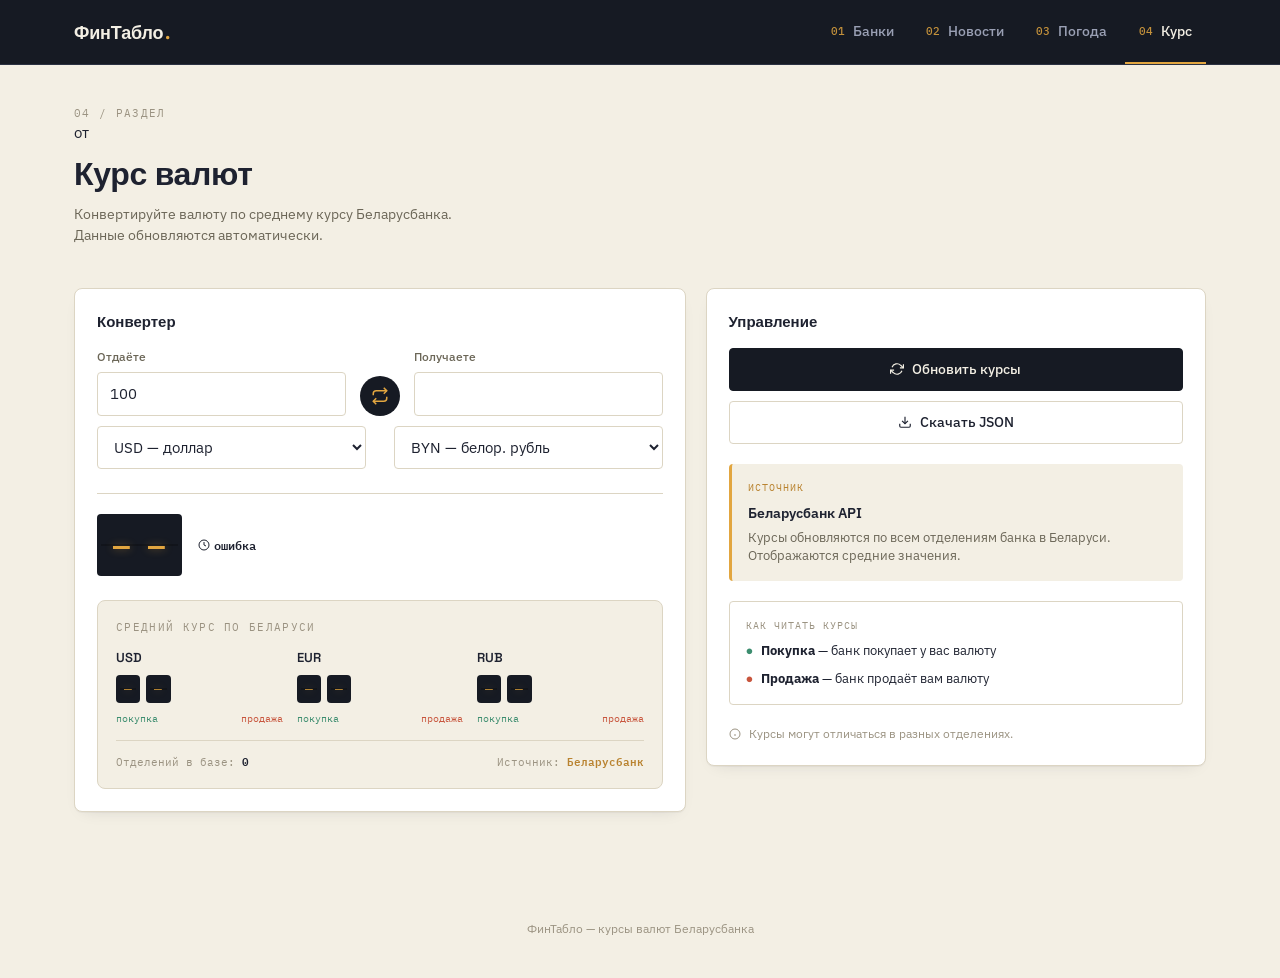
==== commit cdff1c84: "доделанные курсы валют" ====
--- a/src/main/resources/static/kurs.html
+++ b/src/main/resources/static/kurs.html
@@ -26,7 +26,7 @@
 <main class="page">
   <div class="page-head">
     <div>
-      <div class="h-eyebrow">04 / Раздел</div>
+      <div class="h-eyebrow">04 / Раздел</div>от
       <h1 class="page-title">Курс валют</h1>
       <p class="page-sub">Конвертируйте валюту по среднему курсу Беларусбанка. Данные обновляются автоматически.</p>
     </div>
@@ -206,8 +206,14 @@
 // Загрузка курсов с API
 async function loadRates() {
   try {
+    console.log('Загрузка курсов...');
     const response = await fetch('/kurs/api');
     const data = await response.json();
+    
+    console.log('Получено записей:', data.length);
+    if (data.length > 0) {
+      console.log('Первая запись:', data[0]);
+    }
     
     if (data && data.length > 0) {
       calculateAverageRates(data);
@@ -225,27 +231,62 @@
 
 // Вычисление средних курсов
 function calculateAverageRates(data) {
-  let usdBuySum = 0, usdSellSum = 0, usdCount = 0;
-  let eurBuySum = 0, eurSellSum = 0, eurCount = 0;
-  let rubBuySum = 0, rubSellSum = 0, rubCount = 0;
+  let usdBuySum = 0, usdBuyCount = 0;
+  let usdSellSum = 0, usdSellCount = 0;
+  let eurBuySum = 0, eurBuyCount = 0;
+  let eurSellSum = 0, eurSellCount = 0;
+  let rubBuySum = 0, rubBuyCount = 0;
+  let rubSellSum = 0, rubSellCount = 0;
   let lastTime = null;
 
   data.forEach(item => {
-    if (item.usdIn) { usdBuySum += item.usdIn; usdCount++; }
-    if (item.usdOut) { usdSellSum += item.usdOut; usdCount++; }
-    if (item.eurIn) { eurBuySum += item.eurIn; eurCount++; }
-    if (item.eurOut) { eurSellSum += item.eurOut; eurCount++; }
-    if (item.rubIn) { rubBuySum += item.rubIn; rubCount++; }
-    if (item.rubOut) { rubSellSum += item.rubOut; rubCount++; }
+    // ВАЖНО: поля называются USD_in, USD_out (с большой буквы!)
+    // USD
+    if (item.USD_in != null && item.USD_in !== '') {
+      const val = parseFloat(item.USD_in);
+      if (!isNaN(val)) { usdBuySum += val; usdBuyCount++; }
+    }
+    if (item.USD_out != null && item.USD_out !== '') {
+      const val = parseFloat(item.USD_out);
+      if (!isNaN(val)) { usdSellSum += val; usdSellCount++; }
+    }
+    
+    // EUR
+    if (item.EUR_in != null && item.EUR_in !== '') {
+      const val = parseFloat(item.EUR_in);
+      if (!isNaN(val)) { eurBuySum += val; eurBuyCount++; }
+    }
+    if (item.EUR_out != null && item.EUR_out !== '') {
+      const val = parseFloat(item.EUR_out);
+      if (!isNaN(val)) { eurSellSum += val; eurSellCount++; }
+    }
+    
+    // RUB
+    if (item.RUB_in != null && item.RUB_in !== '') {
+      const val = parseFloat(item.RUB_in);
+      if (!isNaN(val)) { rubBuySum += val; rubBuyCount++; }
+    }
+    if (item.RUB_out != null && item.RUB_out !== '') {
+      const val = parseFloat(item.RUB_out);
+      if (!isNaN(val)) { rubSellSum += val; rubSellCount++; }
+    }
+    
+    // Время
     if (item.time && (!lastTime || item.time > lastTime)) lastTime = item.time;
   });
 
-  rates.USD.buy = usdCount > 0 ? (usdBuySum / (usdCount/2)).toFixed(4) : 0;
-  rates.USD.sell = usdCount > 0 ? (usdSellSum / (usdCount/2)).toFixed(4) : 0;
-  rates.EUR.buy = eurCount > 0 ? (eurBuySum / (eurCount/2)).toFixed(4) : 0;
-  rates.EUR.sell = eurCount > 0 ? (eurSellSum / (eurCount/2)).toFixed(4) : 0;
-  rates.RUB.buy = rubCount > 0 ? (rubBuySum / (rubCount/2)).toFixed(4) : 0;
-  rates.RUB.sell = rubCount > 0 ? (rubSellSum / (rubCount/2)).toFixed(4) : 0;
+  // Логируем для отладки
+  console.log('USD: buyCount=' + usdBuyCount + ', sellCount=' + usdSellCount);
+  console.log('EUR: buyCount=' + eurBuyCount + ', sellCount=' + eurSellCount);
+  console.log('RUB: buyCount=' + rubBuyCount + ', sellCount=' + rubSellCount);
+
+  // Средние значения
+  rates.USD.buy = usdBuyCount > 0 ? (usdBuySum / usdBuyCount).toFixed(4) : 0;
+  rates.USD.sell = usdSellCount > 0 ? (usdSellSum / usdSellCount).toFixed(4) : 0;
+  rates.EUR.buy = eurBuyCount > 0 ? (eurBuySum / eurBuyCount).toFixed(4) : 0;
+  rates.EUR.sell = eurSellCount > 0 ? (eurSellSum / eurSellCount).toFixed(4) : 0;
+  rates.RUB.buy = rubBuyCount > 0 ? (rubBuySum / rubBuyCount).toFixed(4) : 0;
+  rates.RUB.sell = rubSellCount > 0 ? (rubSellSum / rubSellCount).toFixed(4) : 0;
 
   // Обновление времени
   if (lastTime) {
@@ -262,6 +303,8 @@
 
 // Обновление интерфейса
 function updateUI() {
+  console.log('Обновление UI. Курсы:', rates);
+  
   document.getElementById('usd-buy').textContent = rates.USD.buy;
   document.getElementById('usd-sell').textContent = rates.USD.sell;
   document.getElementById('eur-buy').textContent = rates.EUR.buy;
@@ -309,7 +352,7 @@
   if (from === 'BYN') {
     inBYN = amount;
   } else {
-    inBYN = amount * rates[from].buy;
+    inBYN = amount * parseFloat(rates[from].buy);
   }
 
   // Конвертируем из BYN в целевую валюту
@@ -317,13 +360,16 @@
   if (to === 'BYN') {
     result = inBYN;
   } else {
-    result = inBYN / rates[to].sell;
+    const sellRate = parseFloat(rates[to].sell);
+    result = sellRate > 0 ? inBYN / sellRate : 0;
   }
 
   amountTo.value = result.toFixed(2);
   
-  if (rates[from].buy > 0 && rates[to].sell > 0) {
-    rateOut.textContent = `${(rates[from].buy / rates[to].sell).toFixed(4)}`;
+  const buyRate = parseFloat(rates[from].buy);
+  const sellRate = parseFloat(rates[to].sell);
+  if (buyRate > 0 && sellRate > 0) {
+    rateOut.textContent = `1 ${from} = ${(buyRate / sellRate).toFixed(4)} ${to}`;
   } else {
     rateOut.textContent = '— —';
   }
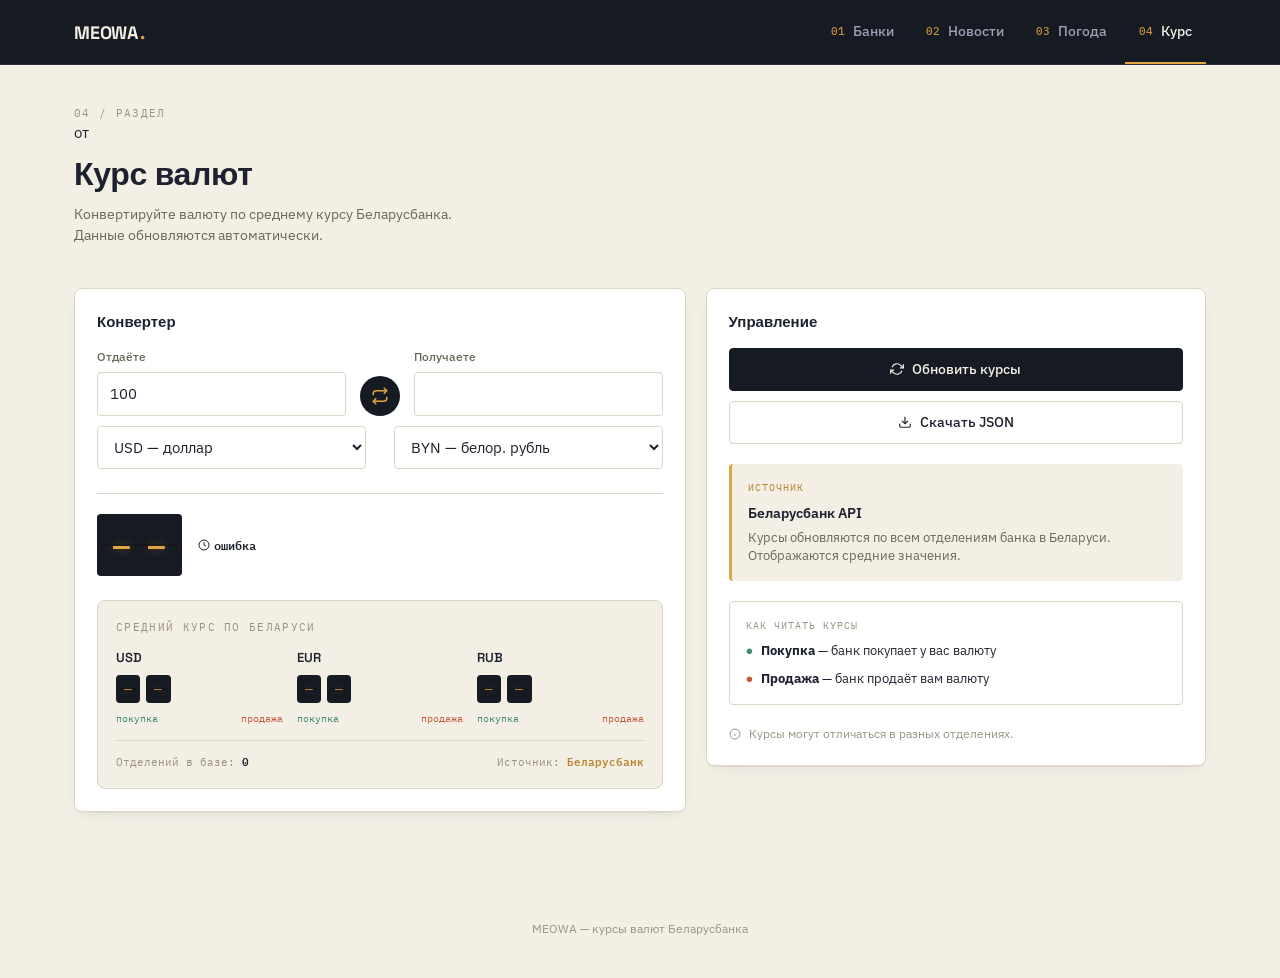
==== commit 119f1ea1: "Беспонтовое ФинТабло заменено на бесподобное MEOWA" ====
--- a/src/main/resources/static/kurs.html
+++ b/src/main/resources/static/kurs.html
@@ -3,14 +3,14 @@
 <head>
 <meta charset="UTF-8">
 <meta name="viewport" content="width=device-width, initial-scale=1.0">
-<title>Курс — ФинТабло</title>
+<title>Курс — MEOWA</title>
 <link rel="stylesheet" href="styles.css">
 </head>
 <body>
 
 <header class="board">
   <div class="board-inner">
-    <a href="index.html" class="brand">ФинТабло<span class="brand-dot">.</span></a>
+    <a href="index.html" class="brand">MEOWA<span class="brand-dot">.</span></a>
     <button class="tabs-toggle" aria-label="Меню" aria-expanded="false">
       <svg width="18" height="18" viewBox="0 0 24 24" fill="none" stroke="currentColor" stroke-width="2"><line x1="3" y1="6" x2="21" y2="6"/><line x1="3" y1="12" x2="21" y2="12"/><line x1="3" y1="18" x2="21" y2="18"/></svg>
     </button>
@@ -185,7 +185,7 @@
   </div>
 </main>
 
-<footer class="board-footer">ФинТабло — курсы валют Беларусбанка</footer>
+<footer class="board-footer">MEOWA — курсы валют Беларусбанка</footer>
 
 <script src="script.js"></script>
 <script>
